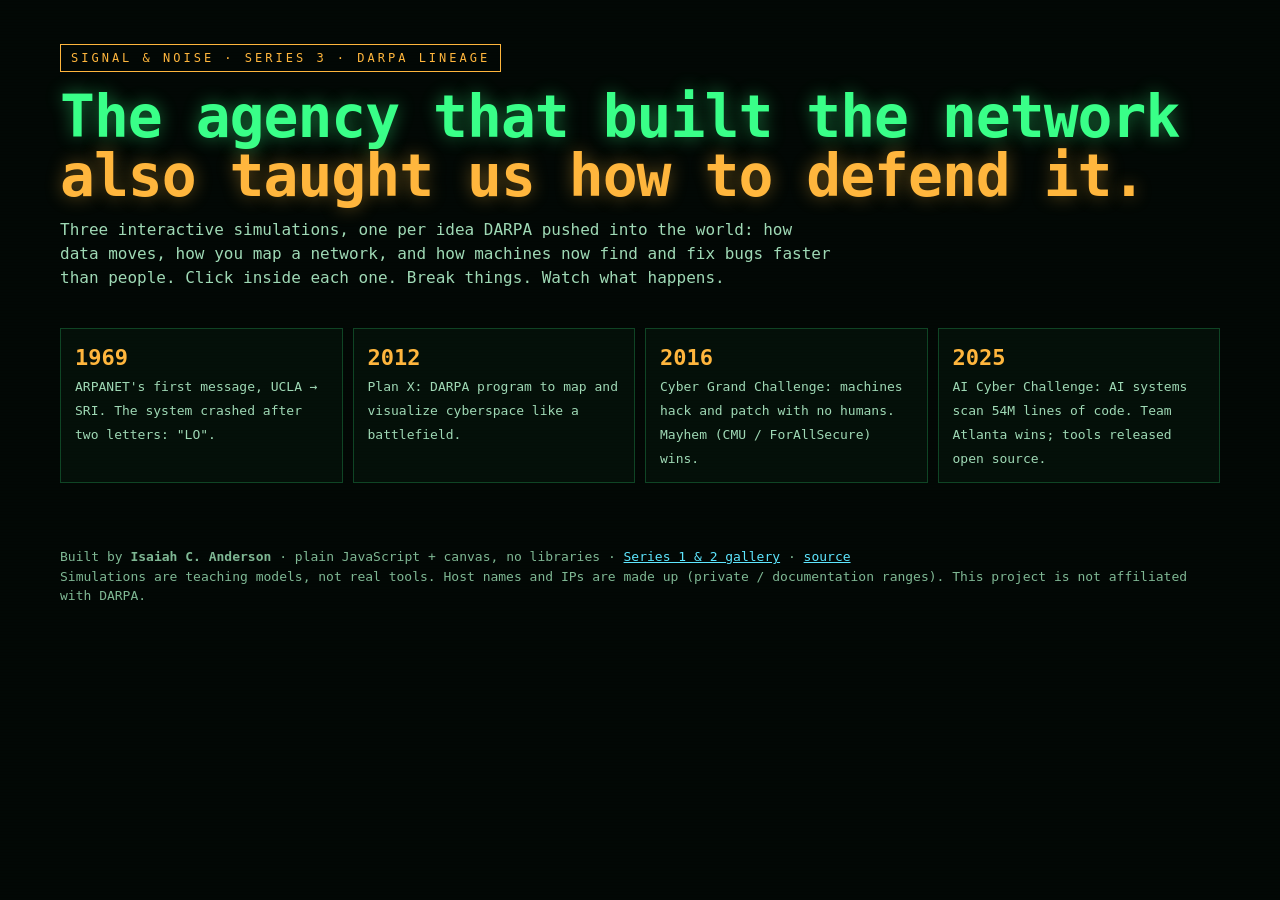
==== darpa.html @ ed0ede8c "Add DARPA Lineage interactive page" ====
<!doctype html>
<html lang="en"><head><meta charset="utf-8"><meta name="viewport" content="width=device-width,initial-scale=1">
<title>DARPA Lineage — interactive networking & cyber defense</title>
<meta name="description" content="Three interactive simulations tracing DARPA's influence on networking and cyber defense: packet switching (ARPANET 1969), network mapping (Plan X 2012), and machine-speed bug finding (Cyber Grand Challenge 2016, AIxCC 2025).">
<style>
*{box-sizing:border-box;margin:0;padding:0}
:root{--ph:#39ff88;--dim:#1d8f50;--amb:#ffb63d;--red:#ff4d4d;--cy:#5ee7ff;--bg:#020805;--line:rgba(57,255,136,.22)}
body{background:var(--bg);color:#c9f7da;font-family:ui-monospace,"SFMono-Regular",Menlo,"DejaVu Sans Mono",monospace;line-height:1.5;
 background-image:repeating-linear-gradient(0deg,rgba(0,0,0,.18) 0 1px,transparent 1px 3px)}
a{color:var(--cy)}
header{max-width:1200px;margin:0 auto;padding:44px 20px 16px}
.cls{display:inline-block;border:1px solid var(--amb);color:var(--amb);padding:4px 10px;font-size:12px;letter-spacing:3px}
h1{font-size:clamp(30px,5.5vw,58px);line-height:1.02;color:var(--ph);text-shadow:0 0 18px rgba(57,255,136,.45);margin:16px 0 12px;letter-spacing:-1px}
h1 span{color:var(--amb);text-shadow:0 0 18px rgba(255,182,61,.4)}
.lede{max-width:780px;font-size:16px;color:#9fd9b5}
.timeline{max-width:1200px;margin:22px auto 6px;padding:0 20px;display:grid;grid-template-columns:repeat(4,1fr);gap:10px}
.ev{border:1px solid var(--line);padding:12px 14px;background:rgba(57,255,136,.03)}
.ev b{display:block;color:var(--amb);font-size:22px}
.ev span{font-size:13px;color:#9fd9b5}
main{max-width:1200px;margin:0 auto;padding:18px 20px 40px;display:grid;gap:26px}
.mod{display:grid;grid-template-columns:minmax(0,1fr) 360px;border:1px solid var(--line);background:rgba(2,12,7,.9)}
.stage{position:relative;border-right:1px solid var(--line)}
.stage canvas{display:block;width:100%;height:auto;aspect-ratio:1;cursor:crosshair}
.phase{position:absolute;left:12px;top:12px;background:var(--ph);color:var(--bg);font-weight:800;font-size:12px;letter-spacing:2px;padding:4px 9px}
.side{padding:20px;display:flex;flex-direction:column;gap:14px;font-size:14px}
.side .no{color:var(--amb);letter-spacing:3px;font-size:12px}
.side h2{color:var(--ph);font-size:30px;letter-spacing:1px;text-shadow:0 0 12px rgba(57,255,136,.4)}
.side .yr{color:var(--cy);font-size:13px}
.side p{color:#c9f7da}
.box{border:1px solid var(--line);padding:12px}
.box h3{font-size:11px;letter-spacing:3px;color:var(--amb);margin-bottom:6px}
.ro div{display:flex;justify-content:space-between;border-bottom:1px dashed var(--line);padding:3px 0;font-size:13px}
.ro div span:last-child{color:var(--cy)}
.hint{color:var(--amb);font-size:13px}
.btns{display:flex;gap:8px;flex-wrap:wrap}
button,input{font:inherit;font-size:13px;background:transparent;color:var(--ph);border:1px solid var(--ph);padding:6px 10px;cursor:pointer;letter-spacing:1px}
button:hover{background:var(--ph);color:var(--bg)}
input{width:120px;cursor:text;text-transform:uppercase}
button:focus-visible,input:focus-visible{outline:2px solid var(--amb);outline-offset:2px}
footer{max-width:1200px;margin:0 auto;padding:0 20px 50px;font-size:13px;color:#7fb894}
@media (max-width:880px){.mod{grid-template-columns:1fr}.stage{border-right:0;border-bottom:1px solid var(--line)}.timeline{grid-template-columns:1fr 1fr}}
</style></head><body>
<header>
 <span class="cls">SIGNAL &amp; NOISE · SERIES 3 · DARPA LINEAGE</span>
 <h1>The agency that built the network<br><span>also taught us how to defend it.</span></h1>
 <p class="lede">Three interactive simulations, one per idea DARPA pushed into the world: how data moves, how you map a network, and how machines now find and fix bugs faster than people. Click inside each one. Break things. Watch what happens.</p>
</header>
<section class="timeline" aria-label="Timeline">
 <div class="ev"><b>1969</b><span>ARPANET's first message, UCLA → SRI. The system crashed after two letters: "LO".</span></div>
 <div class="ev"><b>2012</b><span>Plan X: DARPA program to map and visualize cyberspace like a battlefield.</span></div>
 <div class="ev"><b>2016</b><span>Cyber Grand Challenge: machines hack and patch with no humans. Mayhem (CMU / ForAllSecure) wins.</span></div>
 <div class="ev"><b>2025</b><span>AI Cyber Challenge: AI systems scan 54M lines of code. Team Atlanta wins; tools released open source.</span></div>
</section>
<main id="mods"></main>
<footer>Built by <b>Isaiah C. Anderson</b> · plain JavaScript + canvas, no libraries · <a href="./">Series 1 &amp; 2 gallery</a> · <a href="https://github.com/N1ghtsh1ft1/signal-and-noise">source</a><br>
Simulations are teaching models, not real tools. Host names and IPs are made up (private / documentation ranges). This project is not affiliated with DARPA.</footer>
<script src="src/darpa.js"></script>
<script>
const WHY={
 'lo':['Why defenders care','TCP sequence numbers are how the receiver rebuilds the message. They also matter for security: attackers try to predict or spoof them, and IDS tools reassemble streams the same way to inspect them.'],
 'battlespace':['Why defenders care','You can’t protect what you don’t know exists. Asset inventory is CIS Control #1. Attackers run this same scan. Telnet, SMB and RDP showing up to the wrong network is how a lot of breaches start.'],
 'machine-speed':['Why defenders care','At AIxCC finals, teams’ systems found 86% of planted bugs and patched 68% of those, averaging about 45 minutes per patch. Humans still decide what matters, but the grind work is getting automated.']};
const mods=document.getElementById('mods');
DARPA.modules.forEach(M=>{
  const m=M.meta, el=document.createElement('section'); el.className='mod'; el.id=m.id;
  el.innerHTML=`<div class="stage"><canvas width="900" height="900" aria-label="${m.title} simulation"></canvas><div class="phase"></div></div>
  <div class="side"><div class="no">MODULE ${m.no}</div><h2>${m.title}</h2><div class="yr">${m.year}</div><p>${m.concept}</p>
  <div class="box"><h3>${WHY[m.id][0].toUpperCase()}</h3><p>${WHY[m.id][1]}</p></div>
  <div class="hint">▸ ${m.howto}</div>
  <div class="box ro"></div>
  <div class="btns">${m.id==='lo'?'<input aria-label="Message to send" maxlength="8" value="LOGIN"><button data-a="send">SEND</button>':''}<button data-a="replay">REPLAY</button><button data-a="seed">NEW LAYOUT</button></div></div>`;
  mods.appendChild(el);
  const cv=el.querySelector('canvas'), mod=new M(cv); let seed=7, vis=false;
  const reset=()=>mod.reset(seed, el.querySelector('input')?.value);
  reset();
  cv.addEventListener('click',e=>{const r=cv.getBoundingClientRect(); mod.click((e.clientX-r.left)*cv.width/r.width,(e.clientY-r.top)*cv.height/r.height);});
  el.addEventListener('click',e=>{const a=e.target.dataset&&e.target.dataset.a; if(!a)return; if(a==='seed')seed=1+Math.floor(Math.random()*9999); reset();});
  el.querySelector('input')?.addEventListener('keydown',e=>{if(e.key==='Enter')reset();});
  new IntersectionObserver(es=>es.forEach(x=>vis=x.isIntersecting),{threshold:.1}).observe(el);
  const ro=el.querySelector('.ro'), ph=el.querySelector('.phase'); let f=0;
  (function loop(){ if(vis){ mod.step(); mod.draw(); if(f++%8===0){ ro.innerHTML=mod.readouts().map(([a,b])=>`<div><span>${a}</span><span>${b}</span></div>`).join(''); ph.textContent=mod.phase(); } } requestAnimationFrame(loop); })();
});
</script>
</body></html>
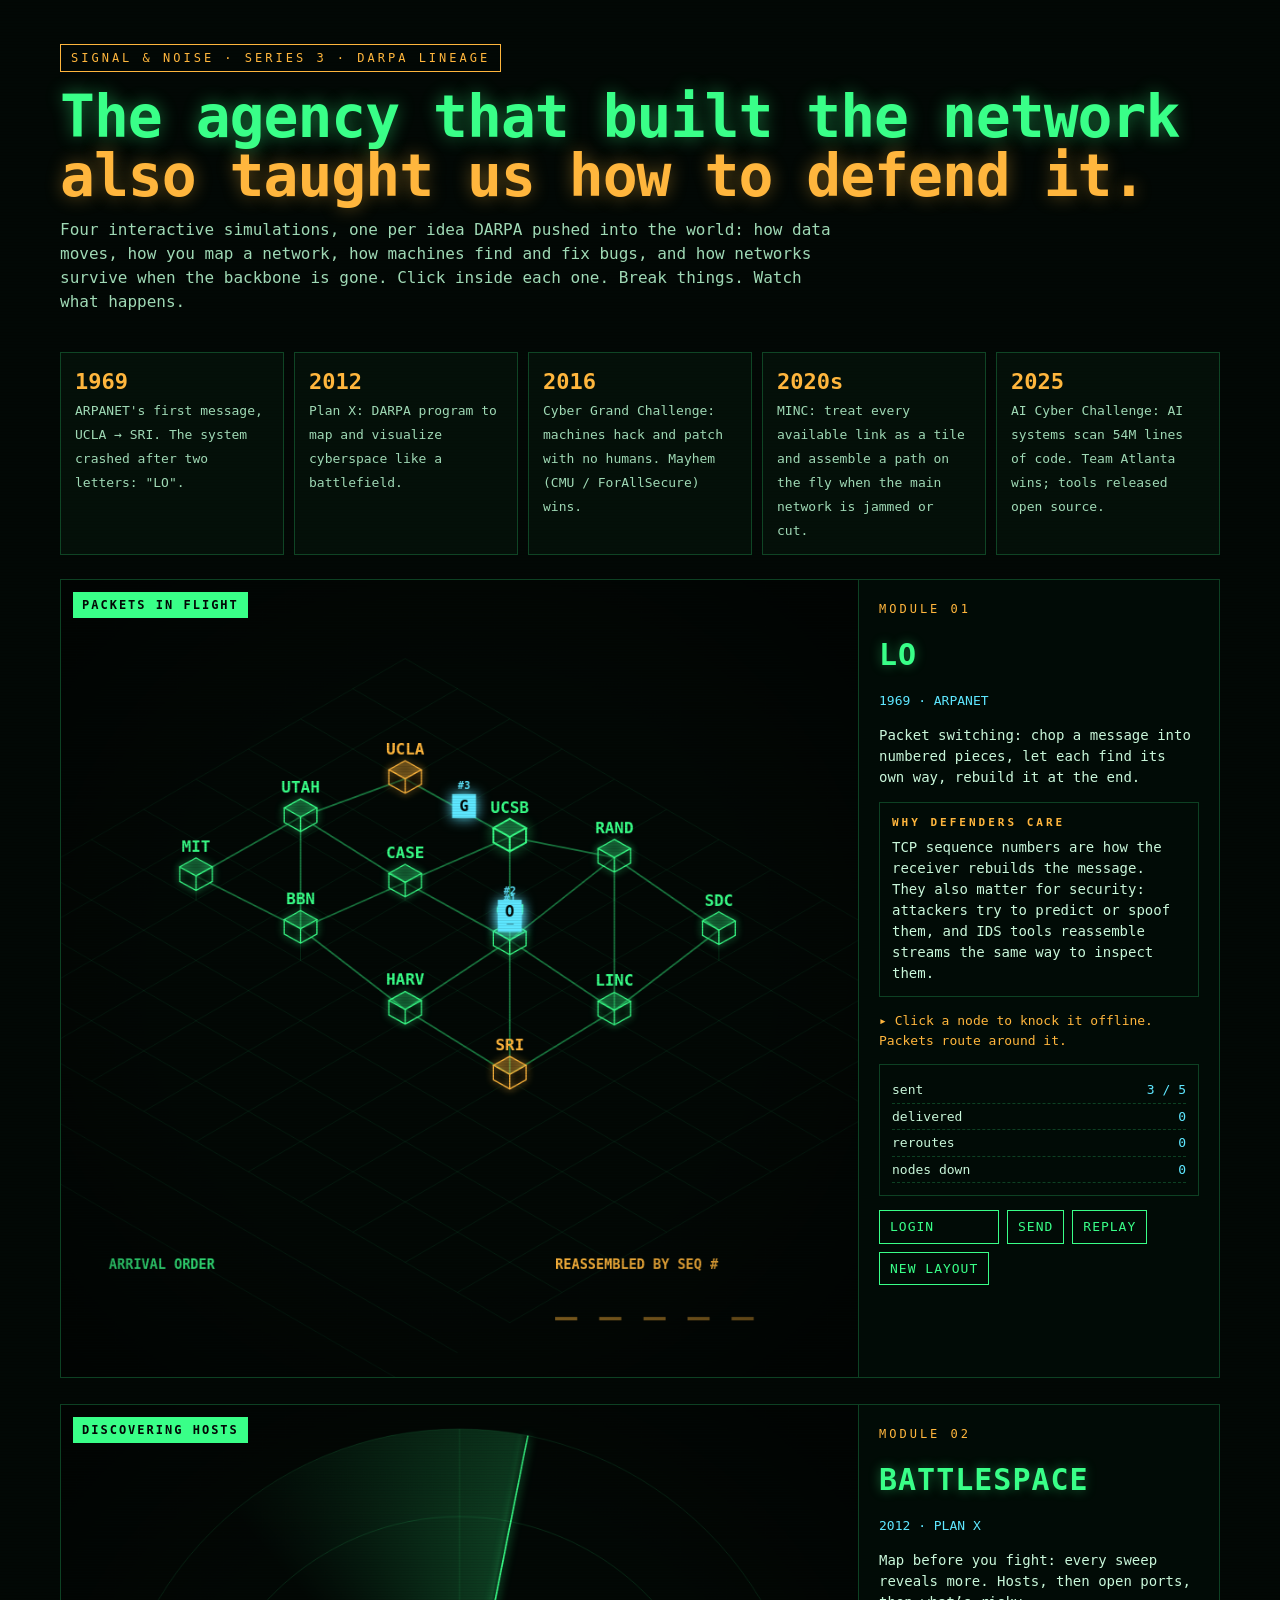
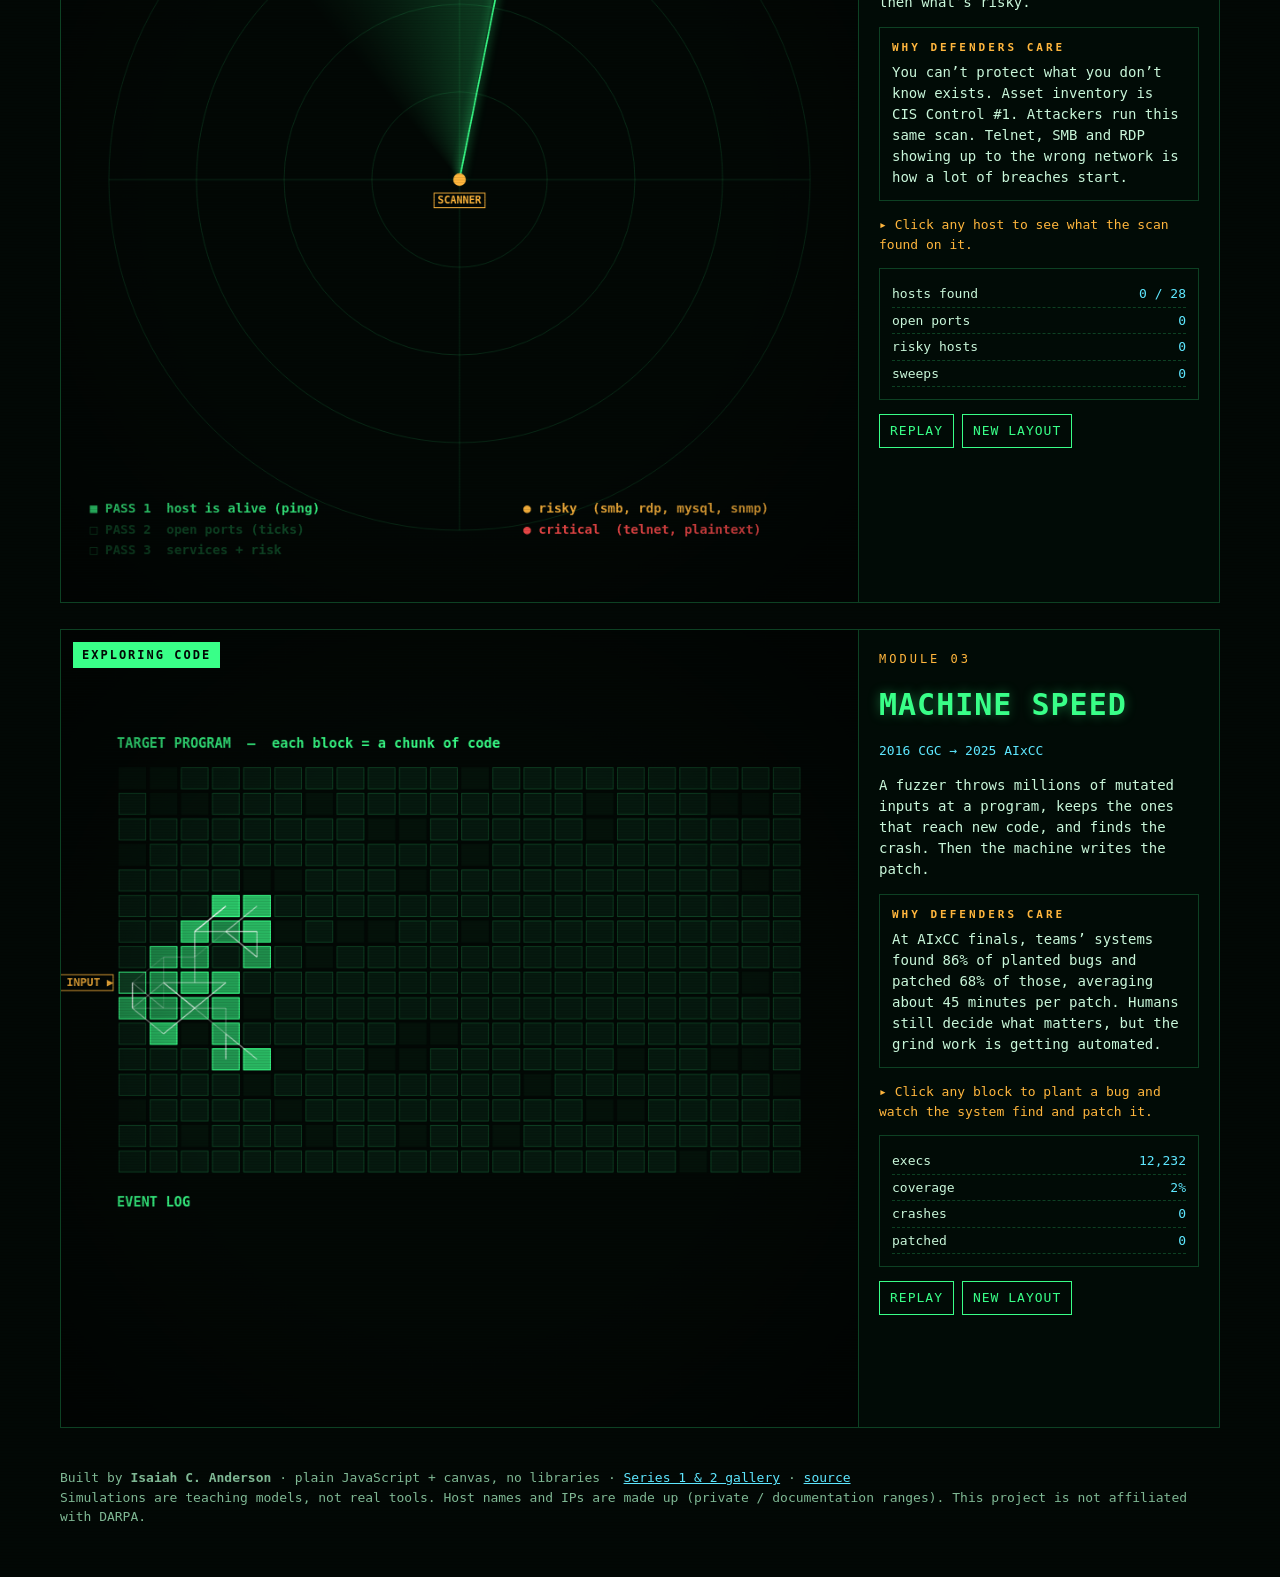
==== commit 3180d493: "Add Mosaic module to DARPA page and README" ====
--- a/darpa.html
+++ b/darpa.html
@@ -13,7 +13,7 @@
 h1{font-size:clamp(30px,5.5vw,58px);line-height:1.02;color:var(--ph);text-shadow:0 0 18px rgba(57,255,136,.45);margin:16px 0 12px;letter-spacing:-1px}
 h1 span{color:var(--amb);text-shadow:0 0 18px rgba(255,182,61,.4)}
 .lede{max-width:780px;font-size:16px;color:#9fd9b5}
-.timeline{max-width:1200px;margin:22px auto 6px;padding:0 20px;display:grid;grid-template-columns:repeat(4,1fr);gap:10px}
+.timeline{max-width:1200px;margin:22px auto 6px;padding:0 20px;display:grid;grid-template-columns:repeat(5,1fr);gap:10px}
 .ev{border:1px solid var(--line);padding:12px 14px;background:rgba(57,255,136,.03)}
 .ev b{display:block;color:var(--amb);font-size:22px}
 .ev span{font-size:13px;color:#9fd9b5}
@@ -43,12 +43,13 @@
 <header>
  <span class="cls">SIGNAL &amp; NOISE · SERIES 3 · DARPA LINEAGE</span>
  <h1>The agency that built the network<br><span>also taught us how to defend it.</span></h1>
- <p class="lede">Three interactive simulations, one per idea DARPA pushed into the world: how data moves, how you map a network, and how machines now find and fix bugs faster than people. Click inside each one. Break things. Watch what happens.</p>
+ <p class="lede">Four interactive simulations, one per idea DARPA pushed into the world: how data moves, how you map a network, how machines find and fix bugs, and how networks survive when the backbone is gone. Click inside each one. Break things. Watch what happens.</p>
 </header>
 <section class="timeline" aria-label="Timeline">
  <div class="ev"><b>1969</b><span>ARPANET's first message, UCLA → SRI. The system crashed after two letters: "LO".</span></div>
  <div class="ev"><b>2012</b><span>Plan X: DARPA program to map and visualize cyberspace like a battlefield.</span></div>
  <div class="ev"><b>2016</b><span>Cyber Grand Challenge: machines hack and patch with no humans. Mayhem (CMU / ForAllSecure) wins.</span></div>
+ <div class="ev"><b>2020s</b><span>MINC: treat every available link as a tile and assemble a path on the fly when the main network is jammed or cut.</span></div>
  <div class="ev"><b>2025</b><span>AI Cyber Challenge: AI systems scan 54M lines of code. Team Atlanta wins; tools released open source.</span></div>
 </section>
 <main id="mods"></main>
@@ -59,6 +60,7 @@
 const WHY={
  'lo':['Why defenders care','TCP sequence numbers are how the receiver rebuilds the message. They also matter for security: attackers try to predict or spoof them, and IDS tools reassemble streams the same way to inspect them.'],
  'battlespace':['Why defenders care','You can’t protect what you don’t know exists. Asset inventory is CIS Control #1. Attackers run this same scan. Telnet, SMB and RDP showing up to the wrong network is how a lot of breaches start.'],
+ 'mosaic':['Why defenders care','Single points of failure are a risk finding, not just an uptime problem. Redundant paths, diverse carriers and automatic failover are how real networks (and incident plans) survive a cut cable, a DDoS or a jammed link.'],
  'machine-speed':['Why defenders care','At AIxCC finals, teams’ systems found 86% of planted bugs and patched 68% of those, averaging about 45 minutes per patch. Humans still decide what matters, but the grind work is getting automated.']};
 const mods=document.getElementById('mods');
 DARPA.modules.forEach(M=>{
